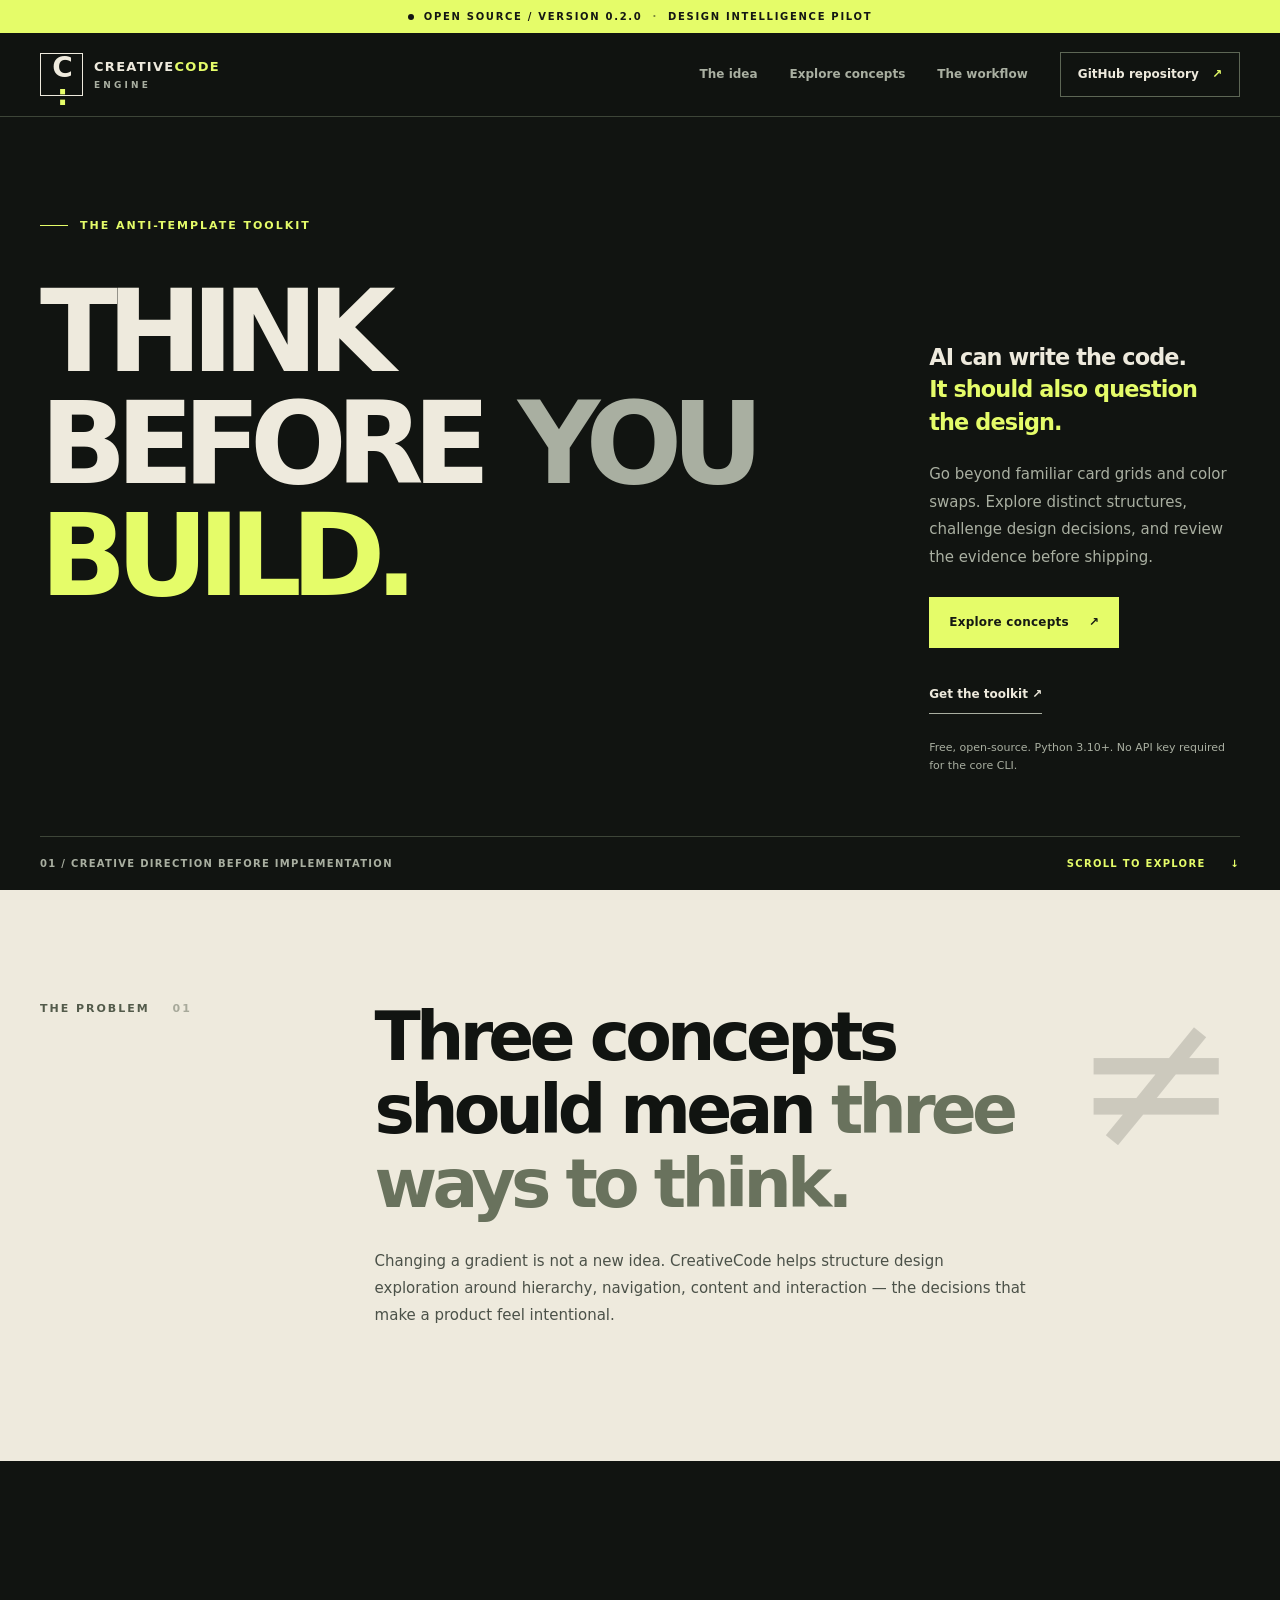
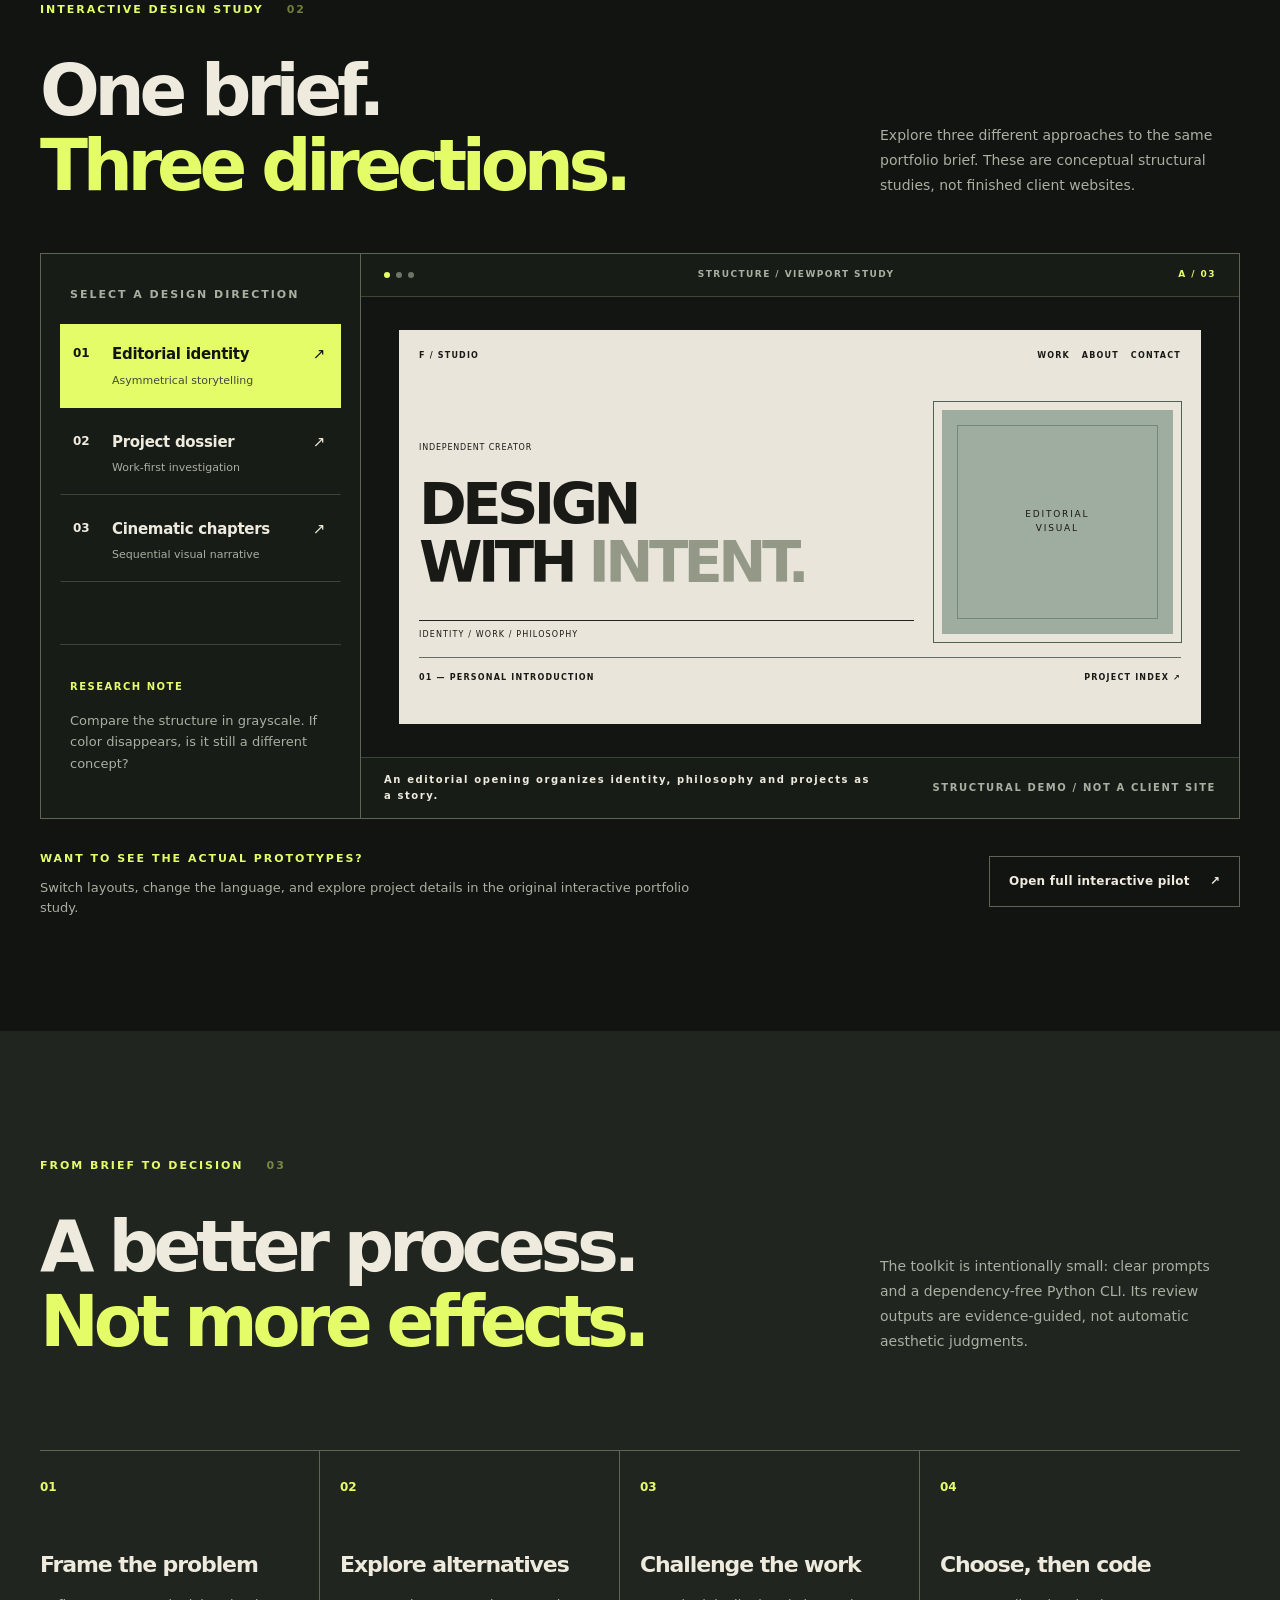
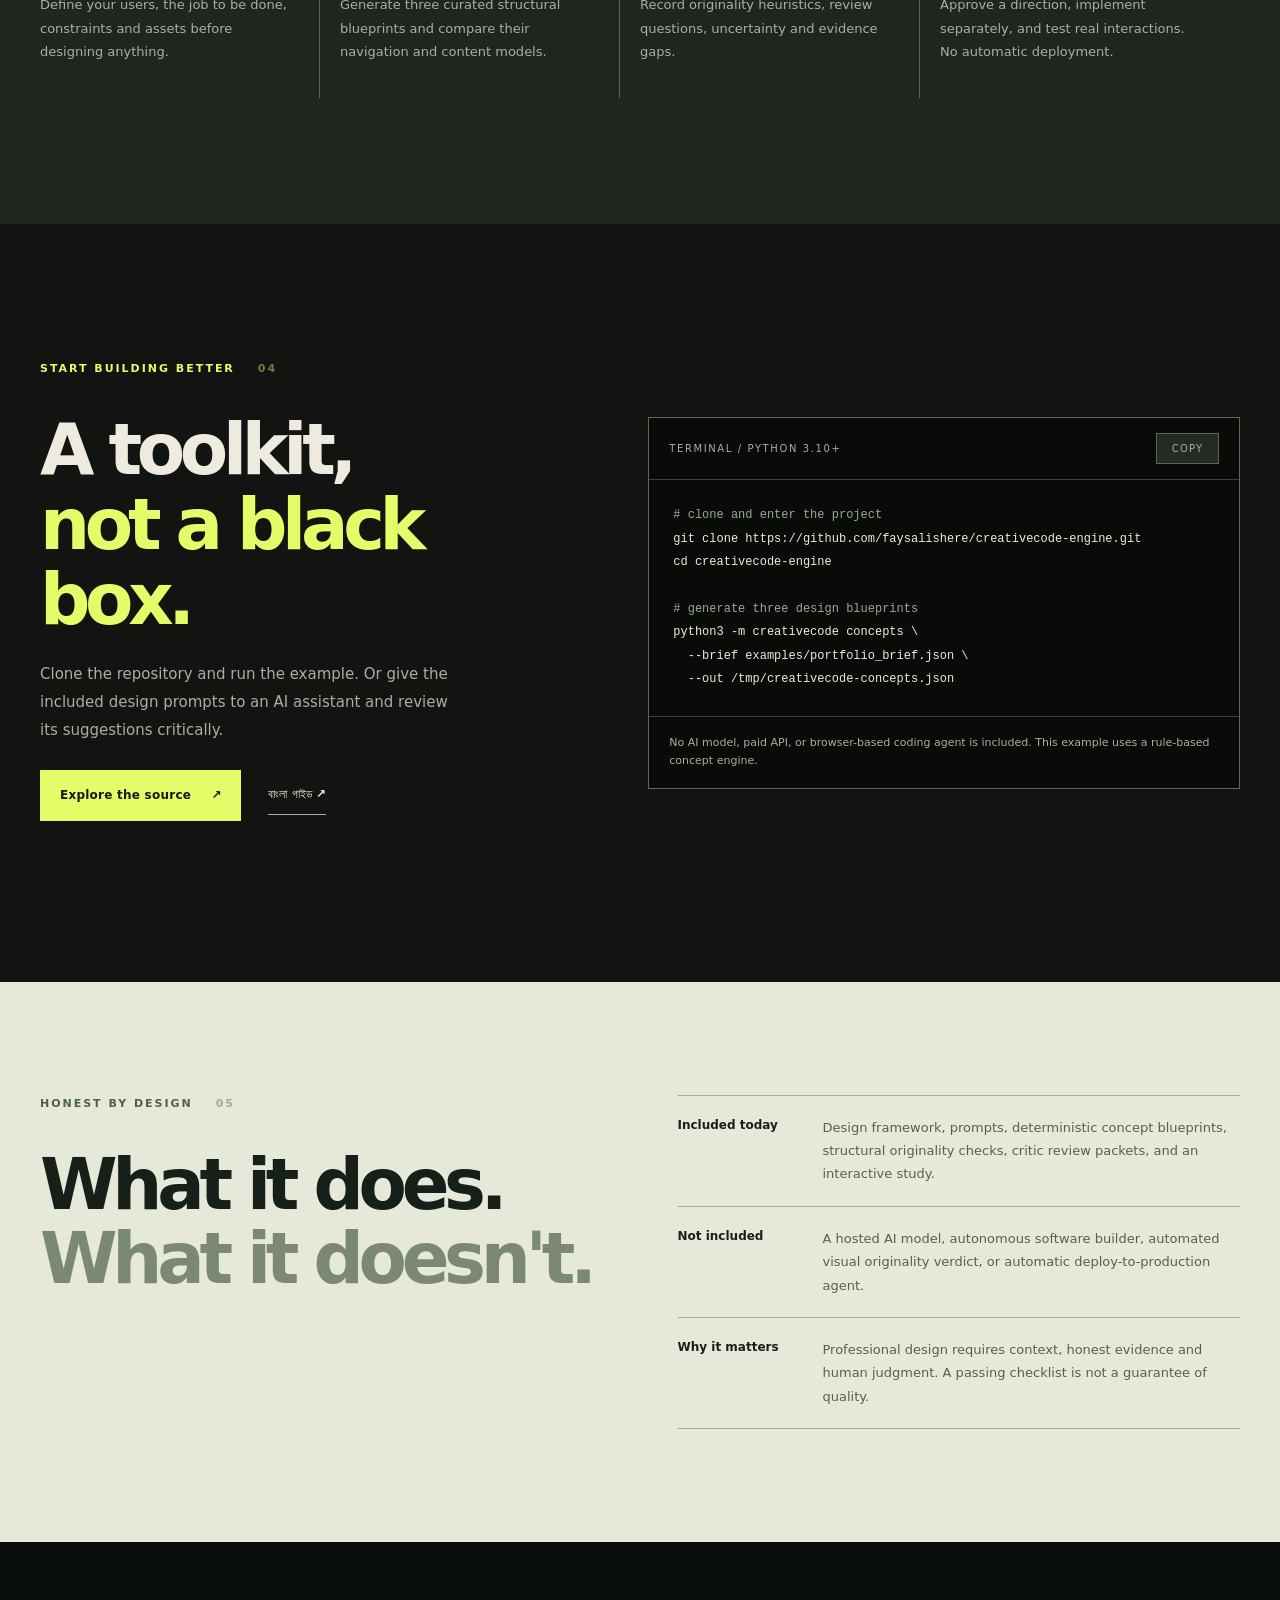
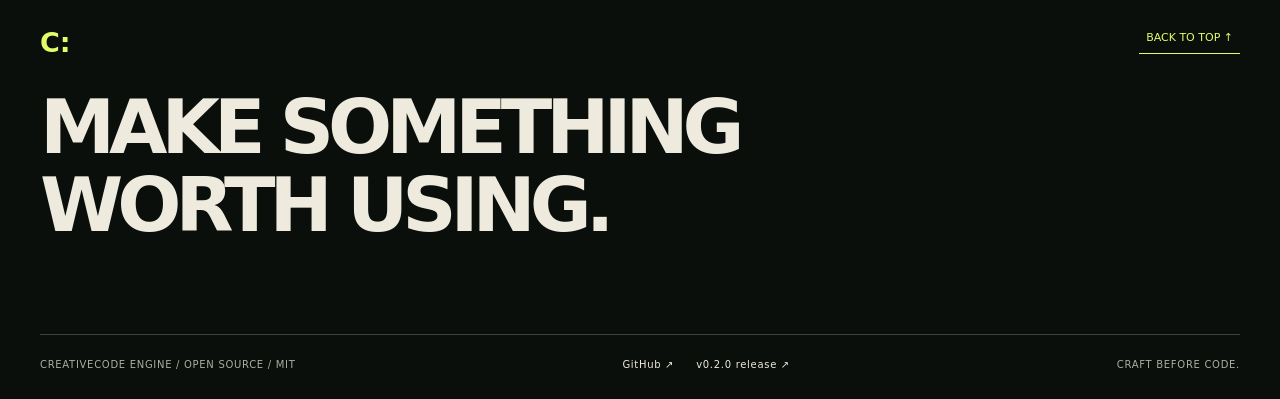
==== docs/index.html @ 1eef7c88 "feat(demo): add polished GitHub Pages site and interactive portfolio showcase" ====
<!doctype html>
<html lang="en">
<head>
  <meta charset="utf-8">
  <meta name="viewport" content="width=device-width, initial-scale=1">
  <meta name="theme-color" content="#101310">
  <meta name="description" content="CreativeCode Engine is an open-source design intelligence toolkit for AI-assisted developers. Compare three distinct structures, evaluate originality, and review designs with evidence before coding.">
  <meta property="og:type" content="website">
  <meta property="og:title" content="CreativeCode Engine — Think before you build">
  <meta property="og:description" content="Three structures, not three color swaps. Explore the interactive portfolio design pilot and the open-source workflow.">
  <meta property="og:url" content="https://faysalishere.github.io/creativecode-engine/">
  <meta property="og:image" content="https://faysalishere.github.io/creativecode-engine/assets/social-preview.png">
  <meta name="twitter:card" content="summary_large_image">
  <link rel="canonical" href="https://faysalishere.github.io/creativecode-engine/">
  <link rel="icon" href="./assets/brand.svg" type="image/svg+xml">
  <link rel="stylesheet" href="./assets/site.css">
  <title>CreativeCode Engine — Think before you build</title>
</head>
<body>
  <a class="skip-link" href="#main">Skip to content</a>
  <div class="announce"><span class="signal" aria-hidden="true"></span> OPEN SOURCE / VERSION 0.2.0 <span class="announce-sep" aria-hidden="true">·</span> DESIGN INTELLIGENCE PILOT</div>
  <header class="site-header" id="top">
    <div class="wrap nav-wrap">
      <a class="logo" href="./" aria-label="CreativeCode Engine home"><span class="logo-symbol" aria-hidden="true">C<span>:</span></span><span class="logo-name">CREATIVE<span>CODE</span><small>ENGINE</small></span></a>
      <button class="menu-toggle" id="menu-toggle" type="button" aria-expanded="false" aria-controls="site-nav" aria-label="Open navigation"><span></span><span></span></button>
      <nav class="site-nav" id="site-nav" aria-label="Primary navigation">
        <a href="#why">The idea</a>
        <a href="#directions">Explore concepts</a>
        <a href="#workflow">The workflow</a>
        <a class="nav-github" href="https://github.com/faysalishere/creativecode-engine" target="_blank" rel="noopener noreferrer">GitHub repository <span aria-hidden="true">↗</span></a>
      </nav>
    </div>
  </header>
  <main id="main">
    <section class="hero wrap" aria-labelledby="hero-title">
      <div class="hero-main">
        <p class="eyebrow"><span class="dash" aria-hidden="true"></span> THE ANTI-TEMPLATE TOOLKIT</p>
        <h1 id="hero-title">THINK<br>BEFORE <span>YOU</span><br><em>BUILD.</em></h1>
      </div>
      <div class="hero-aside">
        <p class="hero-intro">AI can write the code.<br><strong>It should also question the design.</strong></p>
        <p>Go beyond familiar card grids and color swaps. Explore distinct structures, challenge design decisions, and review the evidence before shipping.</p>
        <div class="cta-line"><a class="button button-primary" href="#directions">Explore concepts <span aria-hidden="true">↗</span></a><a class="text-link" href="https://github.com/faysalishere/creativecode-engine" target="_blank" rel="noopener noreferrer">Get the toolkit <span aria-hidden="true">↗</span></a></div>
        <p class="micro">Free, open-source. Python 3.10+. No API key required for the core CLI.</p>
      </div>
      <div class="hero-footer"><span>01 / CREATIVE DIRECTION BEFORE IMPLEMENTATION</span><span>SCROLL TO EXPLORE <span aria-hidden="true">↓</span></span></div>
    </section>
    <section class="principle" id="why" aria-labelledby="principle-title"><div class="wrap principle-grid"><p class="section-kicker">THE PROBLEM <span>01</span></p><div><h2 id="principle-title">Three concepts should mean <span>three ways to think.</span></h2><p>Changing a gradient is not a new idea. CreativeCode helps structure design exploration around hierarchy, navigation, content and interaction — the decisions that make a product feel intentional.</p></div><div class="principle-symbol" aria-hidden="true"><span>≠</span></div></div></section>
    <section class="concept-section wrap" id="directions" aria-labelledby="concept-title">
      <div class="section-heading"><div><p class="section-kicker">INTERACTIVE DESIGN STUDY <span>02</span></p><h2 id="concept-title">One brief.<br><em>Three directions.</em></h2></div><p>Explore three different approaches to the same portfolio brief. These are conceptual structural studies, not finished client websites.</p></div>
      <div class="explorer">
        <div class="explorer-sidebar">
          <p class="overline">SELECT A DESIGN DIRECTION</p>
          <div class="concept-tabs" role="tablist" aria-label="Portfolio concept directions">
            <button class="concept-tab" id="tab-editorial" role="tab" data-concept="editorial" aria-selected="true" aria-controls="panel-editorial" type="button"><span class="concept-number">01</span><span><b>Editorial identity</b><small>Asymmetrical storytelling</small></span><span class="tab-arrow" aria-hidden="true">↗</span></button>
            <button class="concept-tab" id="tab-dossier" role="tab" data-concept="dossier" aria-selected="false" aria-controls="panel-dossier" tabindex="-1" type="button"><span class="concept-number">02</span><span><b>Project dossier</b><small>Work-first investigation</small></span><span class="tab-arrow" aria-hidden="true">↗</span></button>
            <button class="concept-tab" id="tab-chapters" role="tab" data-concept="chapters" aria-selected="false" aria-controls="panel-chapters" tabindex="-1" type="button"><span class="concept-number">03</span><span><b>Cinematic chapters</b><small>Sequential visual narrative</small></span><span class="tab-arrow" aria-hidden="true">↗</span></button>
          </div>
          <div class="explorer-note"><span class="note-index">RESEARCH NOTE</span><p>Compare the structure in grayscale. If color disappears, is it still a different concept?</p></div>
        </div>
        <div class="explorer-stage">
          <div class="stage-toolbar"><div class="browser-dots" aria-hidden="true"><i></i><i></i><i></i></div><span>STRUCTURE / VIEWPORT STUDY</span><span class="stage-code" id="stage-code">A / 03</span></div>
          <div class="stage-scene" id="panel-editorial" role="tabpanel" aria-labelledby="tab-editorial">
            <div class="mock-editorial">
              <div class="mock-top"><span>F / STUDIO</span><span>WORK &nbsp; ABOUT &nbsp; CONTACT</span></div>
              <div class="mock-editorial-grid"><div><span class="mock-caption">INDEPENDENT CREATOR</span><strong>DESIGN<br>WITH <i>INTENT.</i></strong><div class="mock-editorial-line">IDENTITY / WORK / PHILOSOPHY</div></div><div class="mock-photo"><span>EDITORIAL<br>VISUAL</span></div></div>
              <div class="mock-bottom"><span>01 — PERSONAL INTRODUCTION</span><span>PROJECT INDEX <span aria-hidden="true">↗</span></span></div>
            </div>
          </div>
          <div class="stage-scene" id="panel-dossier" role="tabpanel" aria-labelledby="tab-dossier" hidden>
            <div class="mock-dossier"><div class="dossier-top"><span>SELECTED WORK / INDEX</span><span>PORTFOLIO SYSTEM</span></div><div class="dossier-grid"><div class="dossier-rail"><span>01 / PROJECT ALPHA</span><span class="dossier-selected">02 / PROJECT BETA</span><span>03 / PROJECT GAMMA</span><span>04 / MORE WORK</span></div><div class="dossier-main"><p>CASE STUDY / 002</p><strong>PROJECT<br>BETA</strong><div class="dossier-meta"><span>PROBLEM</span><span>APPROACH</span><span>RESULT</span></div><div class="dossier-preview">PROJECT EVIDENCE &amp; DECISIONS</div></div></div></div>
          </div>
          <div class="stage-scene" id="panel-chapters" role="tabpanel" aria-labelledby="tab-chapters" hidden>
            <div class="mock-chapters"><div class="chapter-top">CHAPTERS / 01—03 <span>DISCOVER THE STORY</span></div><p>01 / IDENTITY</p><strong>BUILD<br><span>BEYOND</span><br>THE SCREEN.</strong><div class="chapter-line"><span>02 / WORK</span><span>03 / PRINCIPLES</span></div><div class="chapter-bottom">A SEQUENCE, NOT A CARD GRID <span aria-hidden="true">↗</span></div></div>
          </div>
          <div class="stage-bottom"><span id="stage-summary">An editorial opening organizes identity, philosophy and projects as a story.</span><span>STRUCTURAL DEMO / NOT A CLIENT SITE</span></div>
        </div>
      </div>
      <div class="explore-next"><div><span class="micro-label">WANT TO SEE THE ACTUAL PROTOTYPES?</span><p>Switch layouts, change the language, and explore project details in the original interactive portfolio study.</p></div><a class="button button-outline" href="./demo/portfolio/" id="open-pilot">Open full interactive pilot <span aria-hidden="true">↗</span></a></div>
    </section>
    <section class="workflow" id="workflow" aria-labelledby="workflow-title"><div class="wrap"><div class="section-heading workflow-header"><div><p class="section-kicker">FROM BRIEF TO DECISION <span>03</span></p><h2 id="workflow-title">A better process.<br><em>Not more effects.</em></h2></div><p>The toolkit is intentionally small: clear prompts and a dependency-free Python CLI. Its review outputs are evidence-guided, not automatic aesthetic judgments.</p></div>
      <div class="steps"><article><span class="step-num">01</span><h3>Frame the problem</h3><p>Define your users, the job to be done, constraints and assets before designing anything.</p></article><article><span class="step-num">02</span><h3>Explore alternatives</h3><p>Generate three curated structural blueprints and compare their navigation and content models.</p></article><article><span class="step-num">03</span><h3>Challenge the work</h3><p>Record originality heuristics, review questions, uncertainty and evidence gaps.</p></article><article><span class="step-num">04</span><h3>Choose, then code</h3><p>Approve a direction, implement separately, and test real interactions. No automatic deployment.</p></article></div>
    </div></section>
    <section class="get-started wrap" id="start" aria-labelledby="start-title"><div class="get-started-copy"><p class="section-kicker">START BUILDING BETTER <span>04</span></p><h2 id="start-title">A toolkit,<br><em>not a black box.</em></h2><p>Clone the repository and run the example. Or give the included design prompts to an AI assistant and review its suggestions critically.</p><div class="links-row"><a class="button button-primary" href="https://github.com/faysalishere/creativecode-engine" target="_blank" rel="noopener noreferrer">Explore the source <span aria-hidden="true">↗</span></a><a class="text-link" href="https://github.com/faysalishere/creativecode-engine/blob/main/docs/GETTING_STARTED.bn.md" target="_blank" rel="noopener noreferrer">বাংলা গাইড <span aria-hidden="true">↗</span></a></div></div><div class="code-panel"><div class="code-header"><span>TERMINAL / PYTHON 3.10+</span><button id="copy-command" class="copy-button" type="button" aria-label="Copy getting started commands">COPY</button></div><pre><code id="install-command"><span class="code-comment"># clone and enter the project</span>
git clone https://github.com/faysalishere/creativecode-engine.git
cd creativecode-engine

<span class="code-comment"># generate three design blueprints</span>
python3 -m creativecode concepts \
  --brief examples/portfolio_brief.json \
  --out /tmp/creativecode-concepts.json</code></pre><p class="code-note">No AI model, paid API, or browser-based coding agent is included. This example uses a rule-based concept engine.</p></div></section>
    <section class="limits" aria-labelledby="limits-title"><div class="wrap limits-grid"><div><p class="section-kicker">HONEST BY DESIGN <span>05</span></p><h2 id="limits-title">What it does.<br><span>What it doesn't.</span></h2></div><div class="limits-list"><div><b>Included today</b><p>Design framework, prompts, deterministic concept blueprints, structural originality checks, critic review packets, and an interactive study.</p></div><div><b>Not included</b><p>A hosted AI model, autonomous software builder, automated visual originality verdict, or automatic deploy-to-production agent.</p></div><div><b>Why it matters</b><p>Professional design requires context, honest evidence and human judgment. A passing checklist is not a guarantee of quality.</p></div></div></div></section>
  </main>
  <footer class="footer"><div class="wrap"><div class="footer-top"><div><span class="footer-mark">C:</span><h2>MAKE SOMETHING<br>WORTH USING.</h2></div><a href="#top" class="back-top">BACK TO TOP ↑</a></div><div class="footer-bottom"><span>CREATIVECODE ENGINE / OPEN SOURCE / MIT</span><div><a href="https://github.com/faysalishere/creativecode-engine" target="_blank" rel="noopener noreferrer">GitHub ↗</a><a href="https://github.com/faysalishere/creativecode-engine/releases/tag/v0.2.0" target="_blank" rel="noopener noreferrer">v0.2.0 release ↗</a></div><span>CRAFT BEFORE CODE.</span></div></div></footer>
  <script src="./assets/site.js" defer></script>
</body>
</html>
---- docs/assets/site.css ----
:root{color-scheme:dark;--bg:#111411;--bg2:#191d19;--surface:#252a23;--surface2:#101310;--lime:#e5fc69;--cream:#eeeadd;--muted:#a9afa1;--line:#3d4538;--line2:#5d6655;--focus:#f1ffa4;--max:1400px;font-family:Manrope,"Avenir Next",system-ui,sans-serif;font-synthesis:none}
*{box-sizing:border-box}html{scroll-behavior:smooth;scroll-padding-top:90px}body{margin:0;background:var(--bg);color:var(--cream);min-width:320px;line-height:1.55}a{color:inherit}button{font:inherit;color:inherit;cursor:pointer}a:focus-visible,button:focus-visible{outline:3px solid var(--focus);outline-offset:4px}::selection{background:var(--lime);color:var(--bg)}.wrap{width:min(calc(100% - 80px),var(--max));margin-inline:auto}.skip-link{position:fixed;z-index:999;background:var(--lime);color:var(--bg);top:-70px;left:16px;padding:10px 15px;text-decoration:none}.skip-link:focus{top:14px}.announce{display:flex;justify-content:center;align-items:center;gap:10px;background:var(--lime);color:#141713;min-height:33px;font-size:10px;letter-spacing:.17em;font-weight:800;text-align:center;padding:7px 12px}.signal{width:6px;height:6px;background:var(--bg);border-radius:50%}.announce-sep{opacity:.5}.site-header{position:sticky;top:0;z-index:100;background:rgba(17,20,17,.97);border-bottom:1px solid var(--line);backdrop-filter:blur(14px)}.nav-wrap{min-height:83px;display:flex;align-items:center;justify-content:space-between;gap:30px}.logo{display:flex;align-items:center;gap:11px;text-decoration:none}.logo-symbol{display:grid;place-items:center;font-weight:900;letter-spacing:-.08em;font-size:28px;border:1px solid var(--cream);width:43px;height:43px;line-height:1}.logo-symbol span{color:var(--lime)}.logo-name{font-size:13px;font-weight:850;letter-spacing:.1em;line-height:1}.logo-name>span{color:var(--lime)}.logo-name small{display:block;font-size:9px;font-weight:600;letter-spacing:.35em;margin-top:8px;color:var(--muted)}.site-nav{display:flex;align-items:center;gap:32px}.site-nav a{text-decoration:none;font-size:12px;font-weight:650;color:var(--muted);transition:color .25s}.site-nav a:hover{color:var(--cream)}.site-nav a.nav-github{color:var(--cream);border:1px solid var(--line2);padding:12px 17px}.nav-github span{color:var(--lime);margin-left:9px}.menu-toggle{display:none}.eyebrow,.section-kicker,.overline,.micro-label{font-size:11px;letter-spacing:.18em;text-transform:uppercase;font-weight:750}.eyebrow{display:flex;align-items:center;gap:12px;color:var(--lime)}.dash{height:1px;width:28px;background:var(--lime)}h1,h2,h3,p{margin-top:0}.hero{display:grid;grid-template-columns:minmax(0,1.45fr) minmax(270px,.55fr);grid-template-rows:auto auto;column-gap:70px;padding-top:100px}.hero-main{padding-bottom:72px}.hero h1{font-weight:800;letter-spacing:-.095em;line-height:.985;font-size:clamp(72px,8.9vw,146px);margin:42px 0 0;white-space:nowrap}.hero h1>span{color:var(--muted)}.hero h1 em{font-style:normal;color:var(--lime)}.hero-aside{padding:124px 0 50px}.hero-intro{font-size:clamp(18px,1.75vw,24px);line-height:1.45;color:var(--cream);font-weight:650;letter-spacing:-.04em}.hero-intro strong{color:var(--lime);font-weight:650}.hero-aside>p:not(.hero-intro):not(.micro){font-size:15px;line-height:1.85;color:var(--muted)}.cta-line,.links-row{display:flex;gap:27px;align-items:center;flex-wrap:wrap;margin:25px 0}.button{display:inline-flex;align-items:center;justify-content:space-between;gap:20px;min-height:51px;font-size:12px;font-weight:800;text-decoration:none;padding:14px 19px;letter-spacing:.02em;transition:transform .3s cubic-bezier(.22,1,.36,1),background .25s}.button:hover{transform:translateY(-2px)}.button-primary{background:var(--lime);color:#151913;border:1px solid var(--lime)}.button-outline{border:1px solid var(--line2);background:transparent;color:var(--cream)}.button-outline:hover{background:var(--surface)}.text-link{font-size:12px;font-weight:800;text-decoration:none;border-bottom:1px solid var(--muted);padding:10px 0}.text-link:hover{border-color:var(--lime);color:var(--lime)}.micro{font-size:11px;line-height:1.6;color:var(--muted)}.hero-footer{grid-column:1/-1;display:flex;justify-content:space-between;align-items:center;padding:19px 0;border-top:1px solid var(--line);color:var(--muted);font-size:10px;font-weight:700;letter-spacing:.13em}.hero-footer>span:last-child{color:var(--lime)}.hero-footer>span:last-child span{margin-left:20px}.principle{background:var(--cream);color:var(--bg);padding:110px 0 117px}.principle-grid{display:grid;grid-template-columns:1fr 2.25fr .35fr;align-items:start;gap:44px}.section-kicker{margin:0 0 36px;color:var(--lime);display:flex;gap:23px}.section-kicker span{opacity:.45}.principle .section-kicker{color:#535b4b}.principle h2{font-size:clamp(40px,5.3vw,80px);font-weight:740;letter-spacing:-.07em;line-height:1.08;max-width:840px;margin:0 0 28px}.principle h2 span{color:#69725d}.principle p:not(.section-kicker){color:#4b5148;line-height:1.8;max-width:680px;font-size:15px}.principle-symbol{text-align:right;font-size:clamp(100px,16vw,200px);font-weight:200;line-height:.8;opacity:.15}.concept-section{padding-top:140px;padding-bottom:113px}.section-heading{display:flex;justify-content:space-between;gap:50px;align-items:end;margin-bottom:50px}.section-heading h2,.get-started h2,.workflow h2,.limits h2{font-size:clamp(49px,5.5vw,86px);font-weight:720;line-height:1.06;letter-spacing:-.075em;margin:0}.section-heading h2 em,.get-started h2 em,.workflow h2 em{font-style:normal;color:var(--lime)}.section-heading>p{max-width:360px;color:var(--muted);line-height:1.8;font-size:14px;margin:0 0 5px}.explorer{border:1px solid var(--line2);display:grid;grid-template-columns:320px minmax(0,1fr);background:#181c17}.explorer-sidebar{border-right:1px solid var(--line2);padding:26px 19px;display:flex;flex-direction:column}.overline{color:var(--muted);padding:6px 10px 21px;margin:0}.concept-tabs{display:flex;flex-direction:column;gap:4px}.concept-tab{background:none;display:grid;grid-template-columns:29px 1fr 15px;gap:10px;align-items:start;text-align:left;border:1px solid transparent;border-bottom-color:var(--line);padding:18px 12px;min-width:0}.concept-tab:hover{background:#292f26}.concept-tab[aria-selected="true"]{background:var(--lime);color:var(--bg);border-color:var(--lime)}.concept-number{font-size:12px;font-weight:800;padding-top:1px}.concept-tab b{display:block;font-size:15px;letter-spacing:-.02em}.concept-tab small{display:block;color:var(--muted);font-size:11px;margin-top:5px}.concept-tab[aria-selected="true"] small{color:#434a39}.tab-arrow{font-size:15px}.explorer-note{border-top:1px solid var(--line);margin-top:auto;padding:28px 10px 6px}.note-index{color:var(--lime);font-size:10px;letter-spacing:.15em;font-weight:800}.explorer-note p{font-size:13px;line-height:1.65;color:var(--muted);margin:12px 0}.explorer-stage{min-width:0}.stage-toolbar,.stage-bottom{display:flex;align-items:center;justify-content:space-between;gap:12px;padding:14px 23px;color:var(--muted);font-size:9px;letter-spacing:.16em;font-weight:750}.stage-toolbar{border-bottom:1px solid var(--line)}.stage-toolbar span:first-of-type{flex:1;text-align:center}.browser-dots{display:flex;gap:6px}.browser-dots i{width:6px;height:6px;background:#6d7567;border-radius:50%}.browser-dots i:first-child{background:var(--lime)}.stage-code{color:var(--lime)}.stage-scene{min-height:460px;padding:33px 38px;background:#121512}.stage-scene[hidden]{display:none}.stage-bottom{border-top:1px solid var(--line);font-size:10px;line-height:1.6}.stage-bottom span:first-child{color:var(--cream);max-width:490px}.stage-bottom span:last-child{text-align:right}.mock-editorial,.mock-dossier,.mock-chapters{height:100%;min-height:394px;background:#e9e5da;color:#191916;overflow:hidden;padding:20px}.mock-top,.mock-bottom,.dossier-top,.chapter-top{display:flex;justify-content:space-between;gap:14px;letter-spacing:.15em;font-size:8px;font-weight:750}.mock-editorial-grid{display:grid;grid-template-columns:1.5fr .75fr;gap:20px;min-height:294px;align-items:end;padding:15px 0}.mock-caption{font-size:8px;letter-spacing:.1em}.mock-editorial-grid strong{display:block;font-weight:850;letter-spacing:-.08em;line-height:1.01;font-size:clamp(39px,4.5vw,75px);padding:18px 0 28px}.mock-editorial-grid strong i{font-style:normal;color:#949887}.mock-editorial-line{border-top:1px solid #222;font-size:8px;padding-top:8px;letter-spacing:.14em}.mock-photo{height:240px;background:#9faca0;display:grid;place-items:center;font-size:9px;letter-spacing:.2em;text-align:center;border:8px solid #e9e5da;outline:1px solid #4e6355;position:relative}.mock-photo:before{content:"";position:absolute;inset:15px;border:1px solid #728979}.mock-bottom{border-top:1px solid #676b63;padding-top:14px}.mock-dossier{background:#121714;color:#e6eddf}.dossier-top{padding-bottom:15px;border-bottom:1px solid #4b5147}.dossier-grid{display:grid;grid-template-columns:1fr 2.35fr;gap:22px;padding-top:22px}.dossier-rail{display:flex;flex-direction:column;gap:0;font-size:9px;letter-spacing:.07em}.dossier-rail span{border-bottom:1px solid #384037;padding:14px 9px}.dossier-rail .dossier-selected{background:var(--lime);color:#151914;font-weight:800}.dossier-main{border:1px solid #4a5749;padding:25px;background:#1b231b}.dossier-main p{color:var(--lime);font-size:9px;letter-spacing:.17em;margin-bottom:13px}.dossier-main strong{font-size:clamp(45px,6vw,82px);line-height:.9;letter-spacing:-.08em}.dossier-meta{display:flex;gap:16px;flex-wrap:wrap;margin-top:30px;border-top:1px solid #465445;padding-top:12px;font-size:8px}.dossier-preview{height:54px;border:1px dashed #596757;margin-top:18px;display:grid;place-items:center;color:#a5b19f;font-size:9px;letter-spacing:.08em}.mock-chapters{background:#dfdfd0;color:#101512;padding:25px}.chapter-top{border-bottom:1px solid #626f62;padding-bottom:16px}.mock-chapters p{font-size:9px;letter-spacing:.2em;margin:29px 0 13px;color:#525b50}.mock-chapters strong{font-size:clamp(50px,7.2vw,102px);letter-spacing:-.095em;line-height:.85}.mock-chapters strong span{color:#788575}.chapter-line{border-top:1px solid #7f8c7e;display:flex;justify-content:space-between;margin-top:27px;padding-top:15px;font-size:9px;letter-spacing:.14em}.chapter-bottom{font-size:8px;display:flex;justify-content:space-between;letter-spacing:.14em;margin-top:22px}.explore-next{display:flex;justify-content:space-between;align-items:center;gap:25px;padding-top:26px}.micro-label{color:var(--lime)}.explore-next p{color:var(--muted);font-size:13px;margin:8px 0 0;max-width:660px}.workflow{background:#20261f;padding:126px 0}.workflow-header{margin-bottom:90px}.steps{display:grid;grid-template-columns:repeat(4,1fr);gap:0;border-top:1px solid var(--line2)}.steps article{border-right:1px solid var(--line2);padding:27px 25px 22px 0;margin-right:20px}.steps article:last-child{border:0;margin:0}.step-num{display:block;font-size:12px;color:var(--lime);font-weight:800;margin-bottom:52px}.steps h3{font-size:22px;letter-spacing:-.05em;font-weight:700;margin-bottom:11px}.steps p{color:var(--muted);font-size:13px;line-height:1.8;max-width:255px}.get-started{display:grid;grid-template-columns:1fr 1.12fr;gap:80px;padding-top:136px;padding-bottom:136px;align-items:center}.get-started-copy>p:not(.section-kicker){color:var(--muted);font-size:15px;line-height:1.85;max-width:425px;margin:24px 0}.code-panel{border:1px solid var(--line2);background:#080b08;min-width:0}.code-header{display:flex;align-items:center;justify-content:space-between;border-bottom:1px solid var(--line);font-size:10px;letter-spacing:.16em;padding:15px 20px;color:var(--muted)}.copy-button{font-size:10px;letter-spacing:.12em;background:var(--surface);border:1px solid var(--line2);padding:7px 11px;min-width:63px}.copy-button:hover{color:var(--lime)}pre{padding:24px;margin:0;overflow-x:auto;line-height:1.95;font-size:12px;color:var(--cream);tab-size:2}pre code{font-family:"SFMono-Regular",Consolas,Menlo,monospace}.code-comment{color:#9aa895}.code-note{border-top:1px solid var(--line);padding:17px 20px;margin:0;color:var(--muted);font-size:11px;line-height:1.7}.limits{background:#e6e8d9;color:#172018;padding:113px 0}.limits-grid{display:grid;grid-template-columns:1fr 1fr;gap:75px}.limits .section-kicker{color:#4c6248}.limits h2 span{color:#7b8973}.limits-list>div{display:grid;grid-template-columns:120px 1fr;gap:25px;padding:20px 0;border-bottom:1px solid #a4aea0}.limits-list>div:first-child{border-top:1px solid #a4aea0}.limits-list b{font-size:12px}.limits-list p{font-size:13px;line-height:1.8;color:#566052;margin:0}.footer{background:#0b0f0b;padding:80px 0 26px}.footer-top{display:flex;justify-content:space-between;align-items:start;gap:20px}.footer-mark{color:var(--lime);font-size:27px;font-weight:900}.footer h2{font-size:clamp(42px,5.9vw,90px);line-height:1.03;letter-spacing:-.08em;margin:25px 0 90px}.back-top{font-size:11px;text-decoration:none;color:var(--lime);border-bottom:1px solid var(--lime);padding:7px}.footer-bottom{display:flex;justify-content:space-between;gap:20px;border-top:1px solid var(--line);padding-top:22px;font-size:10px;letter-spacing:.07em;color:var(--muted)}.footer-bottom div{display:flex;gap:22px}.footer-bottom a{text-decoration:none;color:var(--cream)}.footer-bottom a:hover{color:var(--lime)}
@media (max-width:1180px){.hero{column-gap:36px}.hero h1{font-size:clamp(64px,8.4vw,111px)}.hero-aside{padding-top:100px}.stage-scene{padding:23px}.explorer{grid-template-columns:260px minmax(0,1fr)}.mock-editorial-grid strong{font-size:clamp(36px,5vw,65px)}.get-started{gap:40px}}
@media (max-width:900px){.wrap{width:min(calc(100% - 40px),var(--max))}.nav-wrap{min-height:73px}.site-nav{gap:18px}.hero{grid-template-columns:1fr;padding-top:72px}.hero h1{font-size:clamp(72px,11vw,122px)}.hero-main{padding-bottom:0}.hero-aside{padding:30px 0 54px;max-width:620px}.principle-grid{grid-template-columns:1fr 3fr;gap:25px}.principle-symbol{display:none}.principle{padding:80px 0}.section-heading{align-items:start}.explorer{grid-template-columns:1fr}.explorer-sidebar{border-right:0;border-bottom:1px solid var(--line2);padding:16px}.concept-tabs{display:grid;grid-template-columns:repeat(3,1fr);gap:8px}.concept-tab{grid-template-columns:1fr;border:1px solid var(--line);padding:14px}.concept-number{margin-bottom:8px}.tab-arrow{display:none}.explorer-note{display:none}.stage-scene{min-height:430px}.mock-editorial-grid strong{font-size:clamp(50px,6.5vw,81px)}.steps{grid-template-columns:repeat(2,1fr)}.steps article{border-bottom:1px solid var(--line2)}.steps article:nth-child(2){border-right:0}.get-started{grid-template-columns:1fr}.limits-grid{gap:25px}}
@media (max-width:650px){.announce{font-size:9px;letter-spacing:.09em}.announce-sep{display:none}.site-header{top:0}.logo-name{font-size:12px}.logo-symbol{width:38px;height:38px;font-size:25px}.menu-toggle{display:grid;gap:5px;place-content:center;width:43px;height:43px;background:none;border:1px solid var(--line2)}.menu-toggle span{display:block;height:2px;width:20px;background:var(--cream)}.menu-toggle[aria-expanded=true] span:first-child{transform:translateY(3.5px) rotate(45deg)}.menu-toggle[aria-expanded=true] span:last-child{transform:translateY(-3.5px) rotate(-45deg)}.site-nav{display:none;position:absolute;top:100%;left:0;right:0;background:#141a14;border-bottom:1px solid var(--line2);padding:22px 20px 28px;flex-direction:column;align-items:stretch;gap:8px}.site-nav.is-open{display:flex}.site-nav a{padding:13px 10px;font-size:14px}.site-nav a.nav-github{padding:12px}.hero{padding-top:50px}.hero h1{font-size:clamp(54px,11vw,80px);letter-spacing:-.08em;margin:31px 0 0}.hero-aside{padding-top:42px;padding-bottom:32px}.hero-footer{gap:10px;font-size:8px;line-height:1.5}.hero-footer>span:last-child span{margin-left:6px}.principle{padding:70px 0}.principle-grid{grid-template-columns:1fr;gap:18px}.principle h2{font-size:clamp(39px,9vw,61px)}.principle .section-kicker{margin-bottom:10px}.concept-section{padding:81px 0}.section-heading{display:block;margin-bottom:26px}.section-heading h2,.get-started h2,.workflow h2,.limits h2{font-size:clamp(43px,10vw,64px)}.section-heading>p{margin-top:19px}.explorer{margin:0 -4px}.explorer-sidebar{padding:11px}.overline{font-size:9px;padding:5px 5px 13px}.concept-tabs{gap:5px}.concept-tab{padding:10px 7px;min-height:106px}.concept-number{font-size:10px}.concept-tab b{font-size:12px;line-height:1.2}.concept-tab small{font-size:9px;line-height:1.35}.stage-toolbar,.stage-bottom{font-size:8px;padding:12px}.stage-toolbar>span:first-of-type{max-width:120px}.stage-bottom span:last-child{display:none}.stage-scene{padding:10px;min-height:330px}.mock-editorial,.mock-dossier,.mock-chapters{padding:12px;min-height:306px}.mock-editorial-grid{min-height:233px;gap:10px}.mock-editorial-grid strong{font-size:clamp(30px,8.3vw,50px)}.mock-photo{height:158px;border-width:3px}.mock-photo:before{inset:7px}.mock-caption,.mock-editorial-line,.mock-bottom,.mock-top{font-size:7px}.dossier-grid{grid-template-columns:1fr 1.9fr;gap:7px}.dossier-rail{font-size:7px}.dossier-rail span{padding:11px 4px}.dossier-main{padding:10px}.dossier-main strong{font-size:clamp(28px,7vw,48px)}.dossier-meta{gap:7px;font-size:7px}.dossier-preview{font-size:7px;padding:2px;text-align:center}.mock-chapters strong{font-size:clamp(40px,10vw,68px)}.chapter-top,.chapter-bottom,.chapter-line{font-size:7px}.explore-next{display:block}.explore-next .button{margin-top:20px;width:100%}.workflow{padding:80px 0}.workflow-header{margin-bottom:39px}.steps{grid-template-columns:1fr}.steps article{border-right:0;margin:0;padding:22px 0}.step-num{margin-bottom:10px}.steps h3{margin-bottom:6px}.get-started{padding-top:83px;padding-bottom:90px;gap:32px}.code-header{font-size:9px}pre{padding:16px;font-size:10px}.limits{padding:78px 0}.limits-grid{grid-template-columns:1fr}.limits-list>div{grid-template-columns:1fr;gap:4px}.footer{padding-top:69px}.footer h2{margin-bottom:75px}.footer-bottom{flex-wrap:wrap;line-height:1.65}}
@media (prefers-reduced-motion:reduce){html{scroll-behavior:auto}.site-nav a,.button{transition:none}}

.hero h1>span{margin-left:.08em}
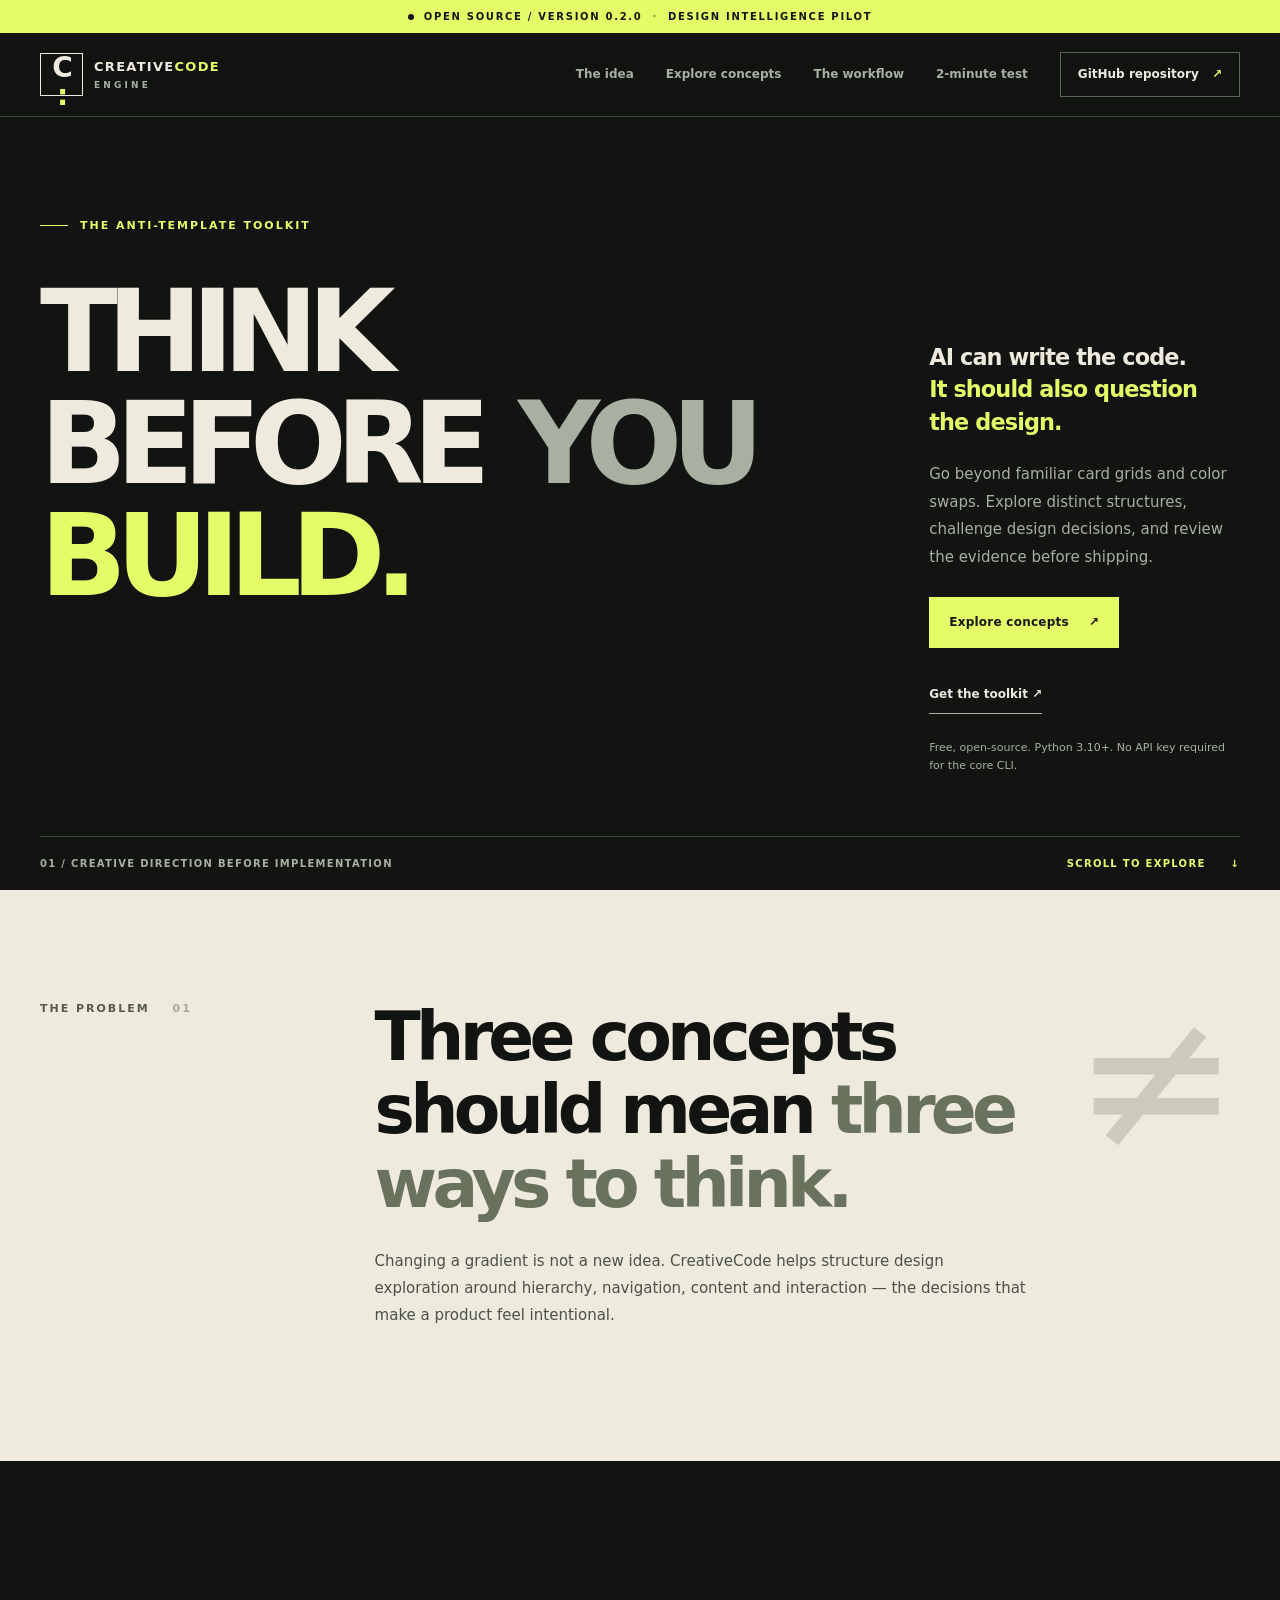
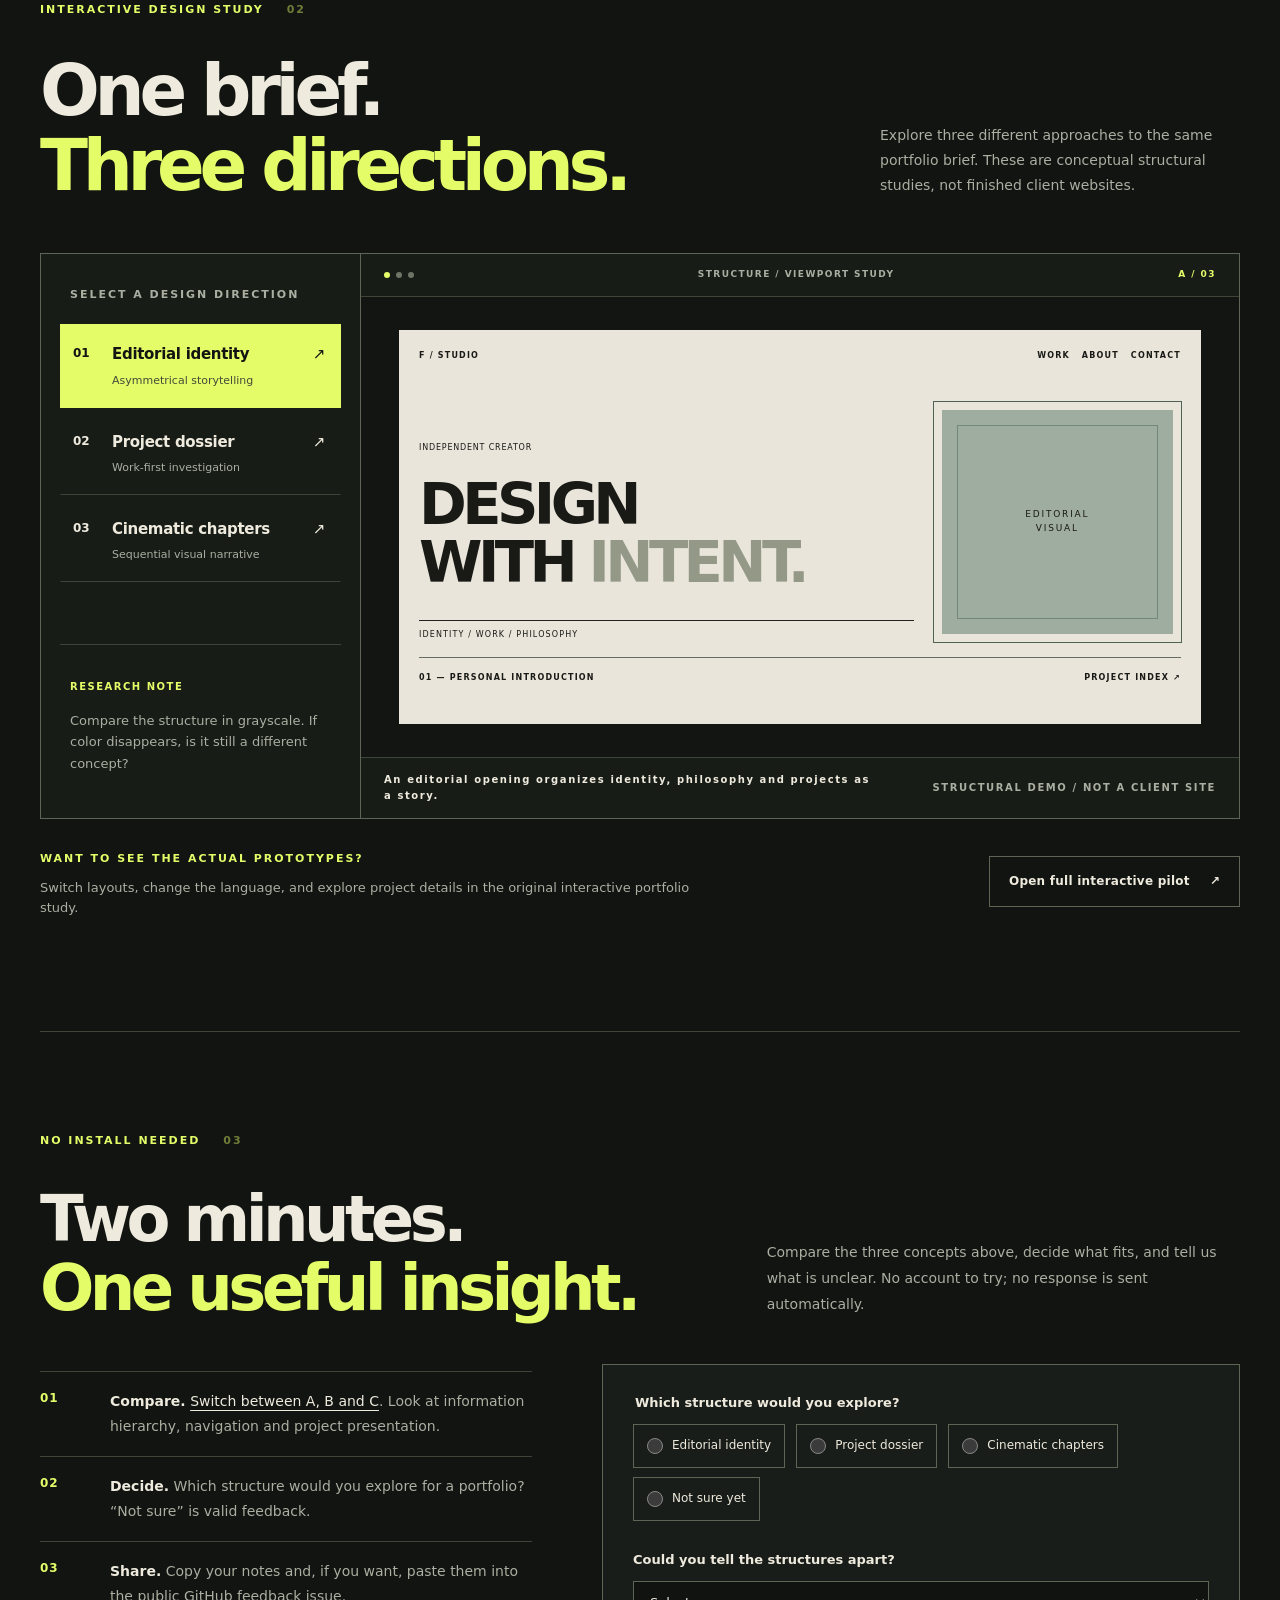
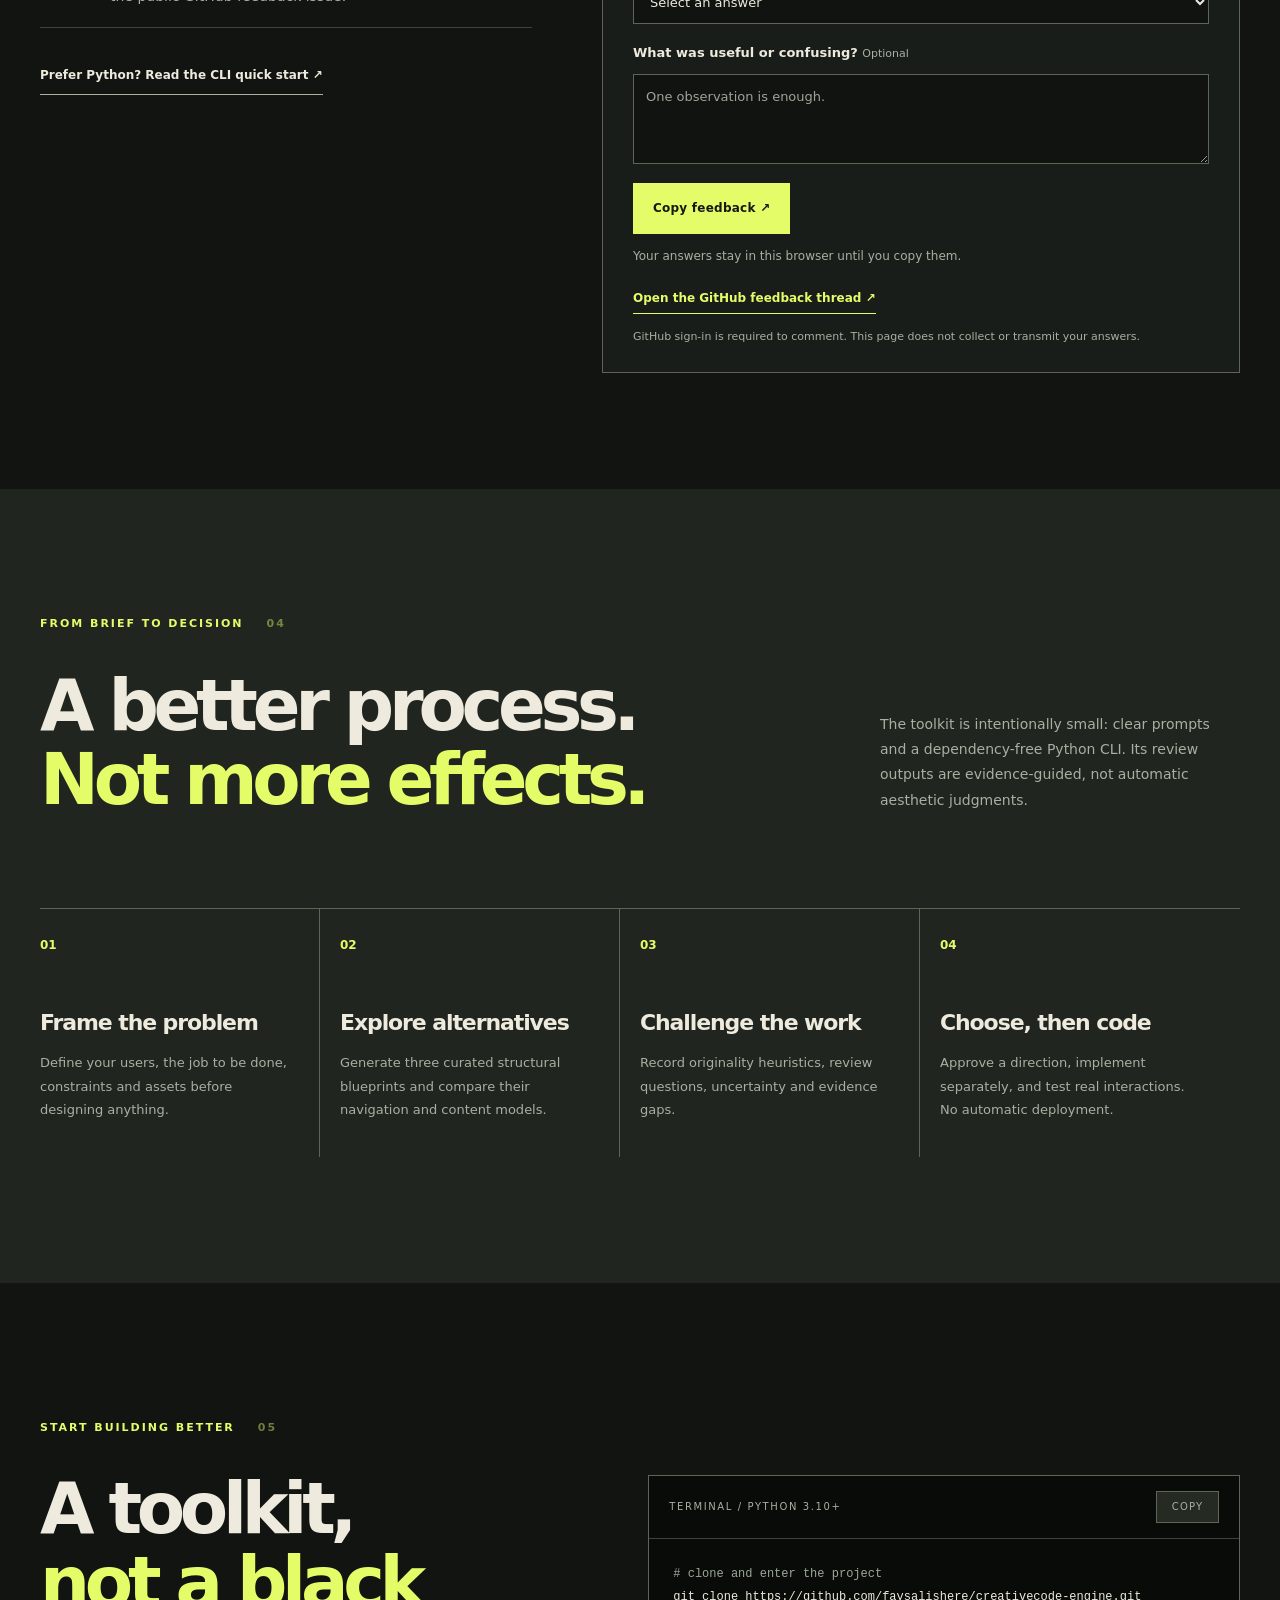
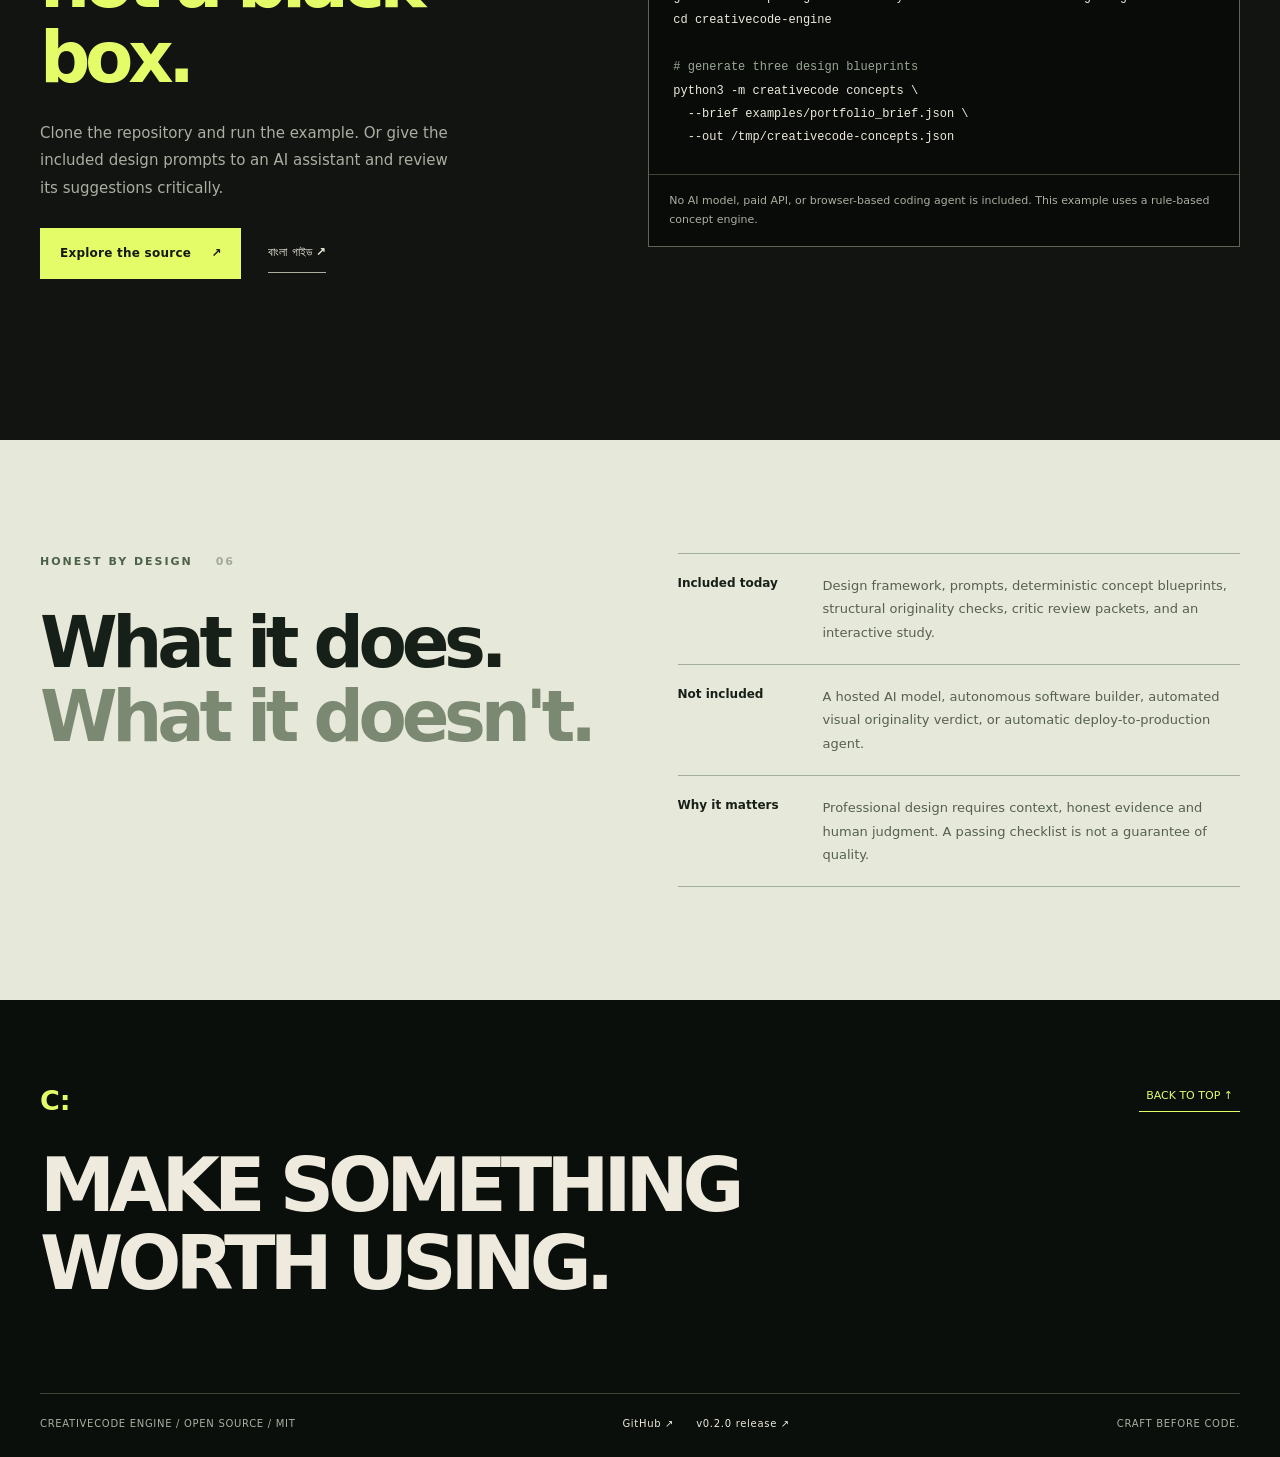
==== commit 99514b6f: "feat(onboarding): add two-minute quick start and privacy-safe user testing" ====
--- a/docs/index.html
+++ b/docs/index.html
@@ -27,6 +27,7 @@
         <a href="#why">The idea</a>
         <a href="#directions">Explore concepts</a>
         <a href="#workflow">The workflow</a>
+        <a href="#quick-test">2-minute test</a>
         <a class="nav-github" href="https://github.com/faysalishere/creativecode-engine" target="_blank" rel="noopener noreferrer">GitHub repository <span aria-hidden="true">↗</span></a>
       </nav>
     </div>
@@ -78,10 +79,42 @@
       </div>
       <div class="explore-next"><div><span class="micro-label">WANT TO SEE THE ACTUAL PROTOTYPES?</span><p>Switch layouts, change the language, and explore project details in the original interactive portfolio study.</p></div><a class="button button-outline" href="./demo/portfolio/" id="open-pilot">Open full interactive pilot <span aria-hidden="true">↗</span></a></div>
     </section>
-    <section class="workflow" id="workflow" aria-labelledby="workflow-title"><div class="wrap"><div class="section-heading workflow-header"><div><p class="section-kicker">FROM BRIEF TO DECISION <span>03</span></p><h2 id="workflow-title">A better process.<br><em>Not more effects.</em></h2></div><p>The toolkit is intentionally small: clear prompts and a dependency-free Python CLI. Its review outputs are evidence-guided, not automatic aesthetic judgments.</p></div>
+    <section class="quick-test wrap" id="quick-test" aria-labelledby="quick-test-title">
+      <div class="quick-test-heading">
+        <div><p class="section-kicker">NO INSTALL NEEDED <span>03</span></p><h2 id="quick-test-title">Two minutes.<br><em>One useful insight.</em></h2></div>
+        <p>Compare the three concepts above, decide what fits, and tell us what is unclear. No account to try; no response is sent automatically.</p>
+      </div>
+      <div class="quick-test-grid">
+        <div class="quick-test-instructions">
+          <div><span class="quick-step">01</span><p><strong>Compare.</strong> <a href="#directions">Switch between A, B and C</a>. Look at information hierarchy, navigation and project presentation.</p></div>
+          <div><span class="quick-step">02</span><p><strong>Decide.</strong> Which structure would you explore for a portfolio? “Not sure” is valid feedback.</p></div>
+          <div><span class="quick-step">03</span><p><strong>Share.</strong> Copy your notes and, if you want, paste them into the public GitHub feedback issue.</p></div>
+          <a class="text-link" href="https://github.com/faysalishere/creativecode-engine/blob/main/docs/QUICK_START.md" target="_blank" rel="noopener noreferrer">Prefer Python? Read the CLI quick start ↗</a>
+        </div>
+        <form class="feedback-form" id="feedback-form">
+          <fieldset><legend>Which structure would you explore?</legend>
+            <label class="feedback-choice"><input type="radio" name="direction" value="Editorial identity" required><span>Editorial identity</span></label>
+            <label class="feedback-choice"><input type="radio" name="direction" value="Project dossier"><span>Project dossier</span></label>
+            <label class="feedback-choice"><input type="radio" name="direction" value="Cinematic chapters"><span>Cinematic chapters</span></label>
+            <label class="feedback-choice"><input type="radio" name="direction" value="Not sure"><span>Not sure yet</span></label>
+          </fieldset>
+          <label class="feedback-label" for="feedback-clarity">Could you tell the structures apart?</label>
+          <select id="feedback-clarity" name="clarity" required><option value="" selected disabled>Select an answer</option><option value="Clearly">Clearly</option><option value="Partly">Partly</option><option value="Not yet">Not yet</option></select>
+          <label class="feedback-label" for="feedback-note">What was useful or confusing? <small>Optional</small></label>
+          <textarea id="feedback-note" name="note" maxlength="500" rows="3" placeholder="One observation is enough."></textarea>
+          <button class="button button-primary" type="submit" id="copy-feedback">Copy feedback ↗</button>
+          <p class="feedback-status" id="feedback-status" role="status" aria-live="polite">Your answers stay in this browser until you copy them.</p>
+          <label class="feedback-fallback-label" for="feedback-fallback" id="feedback-fallback-label" hidden>Copy this text manually:</label>
+          <textarea id="feedback-fallback" class="feedback-fallback" readonly hidden aria-label="Feedback text for manual copying"></textarea>
+          <a class="feedback-thread" href="https://github.com/faysalishere/creativecode-engine/issues/1" target="_blank" rel="noopener noreferrer">Open the GitHub feedback thread ↗</a>
+          <p class="feedback-privacy">GitHub sign-in is required to comment. This page does not collect or transmit your answers.</p>
+        </form>
+      </div>
+    </section>
+    <section class="workflow" id="workflow" aria-labelledby="workflow-title"><div class="wrap"><div class="section-heading workflow-header"><div><p class="section-kicker">FROM BRIEF TO DECISION <span>04</span></p><h2 id="workflow-title">A better process.<br><em>Not more effects.</em></h2></div><p>The toolkit is intentionally small: clear prompts and a dependency-free Python CLI. Its review outputs are evidence-guided, not automatic aesthetic judgments.</p></div>
       <div class="steps"><article><span class="step-num">01</span><h3>Frame the problem</h3><p>Define your users, the job to be done, constraints and assets before designing anything.</p></article><article><span class="step-num">02</span><h3>Explore alternatives</h3><p>Generate three curated structural blueprints and compare their navigation and content models.</p></article><article><span class="step-num">03</span><h3>Challenge the work</h3><p>Record originality heuristics, review questions, uncertainty and evidence gaps.</p></article><article><span class="step-num">04</span><h3>Choose, then code</h3><p>Approve a direction, implement separately, and test real interactions. No automatic deployment.</p></article></div>
     </div></section>
-    <section class="get-started wrap" id="start" aria-labelledby="start-title"><div class="get-started-copy"><p class="section-kicker">START BUILDING BETTER <span>04</span></p><h2 id="start-title">A toolkit,<br><em>not a black box.</em></h2><p>Clone the repository and run the example. Or give the included design prompts to an AI assistant and review its suggestions critically.</p><div class="links-row"><a class="button button-primary" href="https://github.com/faysalishere/creativecode-engine" target="_blank" rel="noopener noreferrer">Explore the source <span aria-hidden="true">↗</span></a><a class="text-link" href="https://github.com/faysalishere/creativecode-engine/blob/main/docs/GETTING_STARTED.bn.md" target="_blank" rel="noopener noreferrer">বাংলা গাইড <span aria-hidden="true">↗</span></a></div></div><div class="code-panel"><div class="code-header"><span>TERMINAL / PYTHON 3.10+</span><button id="copy-command" class="copy-button" type="button" aria-label="Copy getting started commands">COPY</button></div><pre><code id="install-command"><span class="code-comment"># clone and enter the project</span>
+    <section class="get-started wrap" id="start" aria-labelledby="start-title"><div class="get-started-copy"><p class="section-kicker">START BUILDING BETTER <span>05</span></p><h2 id="start-title">A toolkit,<br><em>not a black box.</em></h2><p>Clone the repository and run the example. Or give the included design prompts to an AI assistant and review its suggestions critically.</p><div class="links-row"><a class="button button-primary" href="https://github.com/faysalishere/creativecode-engine" target="_blank" rel="noopener noreferrer">Explore the source <span aria-hidden="true">↗</span></a><a class="text-link" href="https://github.com/faysalishere/creativecode-engine/blob/main/docs/GETTING_STARTED.bn.md" target="_blank" rel="noopener noreferrer">বাংলা গাইড <span aria-hidden="true">↗</span></a></div></div><div class="code-panel"><div class="code-header"><span>TERMINAL / PYTHON 3.10+</span><button id="copy-command" class="copy-button" type="button" aria-label="Copy getting started commands">COPY</button></div><pre><code id="install-command"><span class="code-comment"># clone and enter the project</span>
 git clone https://github.com/faysalishere/creativecode-engine.git
 cd creativecode-engine
 
@@ -89,7 +122,7 @@
 python3 -m creativecode concepts \
   --brief examples/portfolio_brief.json \
   --out /tmp/creativecode-concepts.json</code></pre><p class="code-note">No AI model, paid API, or browser-based coding agent is included. This example uses a rule-based concept engine.</p></div></section>
-    <section class="limits" aria-labelledby="limits-title"><div class="wrap limits-grid"><div><p class="section-kicker">HONEST BY DESIGN <span>05</span></p><h2 id="limits-title">What it does.<br><span>What it doesn't.</span></h2></div><div class="limits-list"><div><b>Included today</b><p>Design framework, prompts, deterministic concept blueprints, structural originality checks, critic review packets, and an interactive study.</p></div><div><b>Not included</b><p>A hosted AI model, autonomous software builder, automated visual originality verdict, or automatic deploy-to-production agent.</p></div><div><b>Why it matters</b><p>Professional design requires context, honest evidence and human judgment. A passing checklist is not a guarantee of quality.</p></div></div></div></section>
+    <section class="limits" aria-labelledby="limits-title"><div class="wrap limits-grid"><div><p class="section-kicker">HONEST BY DESIGN <span>06</span></p><h2 id="limits-title">What it does.<br><span>What it doesn't.</span></h2></div><div class="limits-list"><div><b>Included today</b><p>Design framework, prompts, deterministic concept blueprints, structural originality checks, critic review packets, and an interactive study.</p></div><div><b>Not included</b><p>A hosted AI model, autonomous software builder, automated visual originality verdict, or automatic deploy-to-production agent.</p></div><div><b>Why it matters</b><p>Professional design requires context, honest evidence and human judgment. A passing checklist is not a guarantee of quality.</p></div></div></div></section>
   </main>
   <footer class="footer"><div class="wrap"><div class="footer-top"><div><span class="footer-mark">C:</span><h2>MAKE SOMETHING<br>WORTH USING.</h2></div><a href="#top" class="back-top">BACK TO TOP ↑</a></div><div class="footer-bottom"><span>CREATIVECODE ENGINE / OPEN SOURCE / MIT</span><div><a href="https://github.com/faysalishere/creativecode-engine" target="_blank" rel="noopener noreferrer">GitHub ↗</a><a href="https://github.com/faysalishere/creativecode-engine/releases/tag/v0.2.0" target="_blank" rel="noopener noreferrer">v0.2.0 release ↗</a></div><span>CRAFT BEFORE CODE.</span></div></div></footer>
   <script src="./assets/site.js" defer></script>
--- a/docs/assets/site.css
+++ b/docs/assets/site.css
@@ -6,3 +6,40 @@
 @media (prefers-reduced-motion:reduce){html{scroll-behavior:auto}.site-nav a,.button{transition:none}}
 
 .hero h1>span{margin-left:.08em}
+
+/* Phase 3: small, privacy-preserving first-use exercise */
+.quick-test{padding:100px 0 116px;border-top:1px solid var(--line)}
+.quick-test-heading{display:grid;grid-template-columns:1.4fr 1fr;gap:64px;align-items:end;margin-bottom:40px}
+.quick-test-heading h2{font-size:clamp(43px,5vw,74px);font-weight:720;letter-spacing:-.072em;line-height:1.08;margin:0}
+.quick-test-heading h2 em{font-style:normal;color:var(--lime)}
+.quick-test-heading>p{font-size:14px;line-height:1.85;max-width:460px;color:var(--muted);margin:0 0 6px}
+.quick-test-grid{display:grid;grid-template-columns:.9fr 1.1fr;gap:40px;align-items:start}
+.quick-test-instructions{padding:7px 30px 0 0}
+.quick-test-instructions>div{display:grid;grid-template-columns:52px 1fr;gap:18px;border-bottom:1px solid var(--line);padding:17px 0}
+.quick-test-instructions>div:first-child{border-top:1px solid var(--line)}
+.quick-step{font-size:12px;color:var(--lime);font-weight:800;letter-spacing:.08em}
+.quick-test-instructions p{font-size:14px;line-height:1.8;margin:0;color:var(--muted)}
+.quick-test-instructions strong{color:var(--cream)}
+.quick-test-instructions p a{color:var(--cream);text-underline-offset:4px}
+.quick-test-instructions>.text-link{display:inline-block;margin-top:28px}
+.feedback-form{border:1px solid var(--line2);padding:28px 30px 26px;background:var(--bg2)}
+.feedback-form fieldset{padding:0;border:0;min-width:0;margin:0 0 20px}
+.feedback-form legend,.feedback-label{display:block;color:var(--cream);font-size:13px;font-weight:730;margin-bottom:11px}
+.feedback-choice{display:inline-flex;align-items:center;gap:9px;margin:0 6px 9px 0;padding:11px 13px;border:1px solid var(--line2);font-size:12px;cursor:pointer;min-height:44px}
+.feedback-choice:has(input:checked){background:var(--lime);color:#111411;border-color:var(--lime)}
+.feedback-choice input{accent-color:#111411;width:16px;height:16px;margin:0}
+.feedback-choice:focus-within{outline:2px solid var(--focus);outline-offset:3px}
+.feedback-form select,.feedback-form textarea{display:block;width:100%;background:#101310;border:1px solid var(--line2);color:var(--cream);padding:12px;font:inherit;font-size:13px;margin:0 0 19px;border-radius:0}
+.feedback-form textarea{resize:vertical;min-height:90px}
+.feedback-form textarea::placeholder{color:#9ca598}
+.feedback-form select:focus-visible,.feedback-form textarea:focus-visible{outline:3px solid var(--focus);outline-offset:2px}
+.feedback-label small{font-size:11px;color:var(--muted);font-weight:400}
+.feedback-form .button{cursor:pointer;margin-bottom:13px}
+.feedback-status,.feedback-privacy{color:var(--muted);font-size:12px;line-height:1.65;margin:0 0 16px}
+.feedback-thread{display:inline-block;border-bottom:1px solid var(--lime);padding:6px 0;color:var(--lime);font-size:12px;text-decoration:none;font-weight:700;margin-bottom:14px}
+.feedback-fallback-label{color:var(--lime);font-size:12px;margin-bottom:7px}
+.feedback-form .feedback-fallback{min-height:135px}
+.feedback-fallback[hidden],.feedback-fallback-label[hidden]{display:none}
+.feedback-privacy{margin:0;font-size:11px}
+@media(max-width:900px){.quick-test{padding:85px 0}.quick-test-heading{gap:25px}.quick-test-grid{gap:20px}.quick-test-instructions{padding-right:0}}
+@media(max-width:650px){.quick-test{padding:70px 0}.quick-test-heading{grid-template-columns:1fr;gap:18px}.quick-test-heading h2{font-size:clamp(40px,10vw,60px)}.quick-test-grid{grid-template-columns:1fr;gap:29px}.feedback-form{padding:19px 16px}.feedback-choice{font-size:11px;padding:10px}.quick-test-heading .section-kicker{margin-bottom:15px}}
